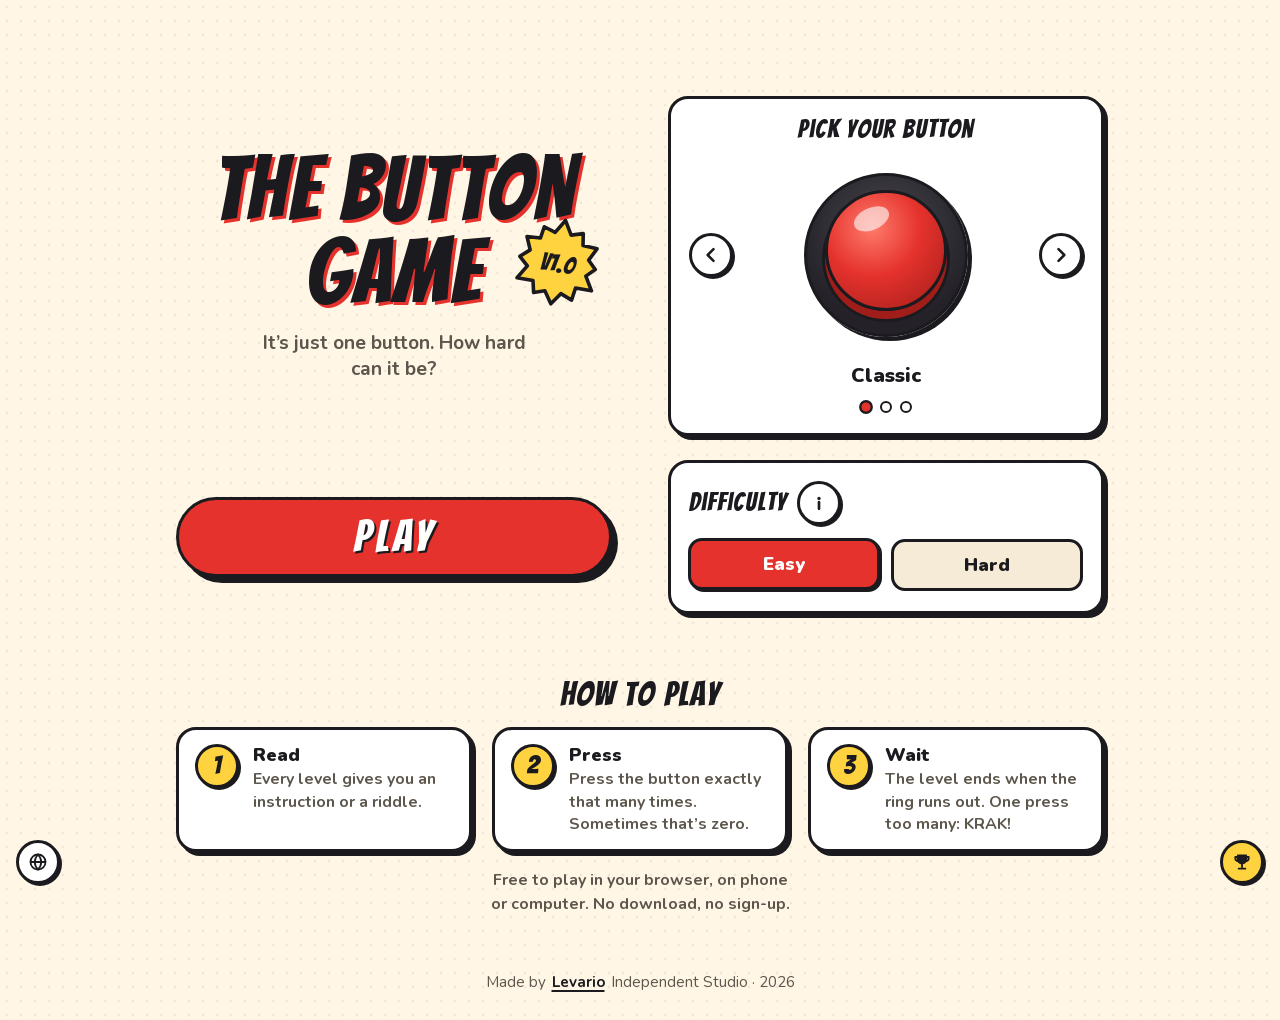
==== index.html @ bde02115 "Pre-release Design validation" ====
<!DOCTYPE html>
<html lang="en">
<head>
  <meta charset="utf-8">
  <meta name="viewport" content="width=device-width, initial-scale=1, viewport-fit=cover">

  <!-- EDIT: the page title (browser tab and Google results) -->
  <title>The Button Game: one button, zero mercy</title>
  <!-- EDIT: the short description Google shows under the title -->
  <meta name="description" content="A one-button game of reflex and wit. Read the instruction, then press exactly the right number of times before the timer runs out. One mistake ends the run.">

  <!-- The one official address of this page (shared links with ?l=… count as this page) -->
  <link rel="canonical" href="https://thebuttongame.netlify.app/">

  <!-- LINK PREVIEWS (WhatsApp, Telegram, X, Facebook…)
       EDIT: if the site address changes, change it in every line below AND in js/config.js.
       The addresses must be complete (https://…), because chat apps read this page from outside. -->
  <meta property="og:type" content="website">
  <meta property="og:site_name" content="The Button Game">
  <meta property="og:url" content="https://thebuttongame.netlify.app/">
  <meta property="og:title" content="The Button Game">
  <meta property="og:description" content="It’s just one button. How hard can it be?">
  <meta property="og:image" content="https://thebuttongame.netlify.app/assets/og-image.png">
  <meta property="og:image:width" content="1200">
  <meta property="og:image:height" content="630">
  <meta property="og:image:alt" content="The Button Game: a big red button with a timer ring almost run out.">
  <meta name="twitter:card" content="summary_large_image">
  <meta name="twitter:title" content="The Button Game">
  <meta name="twitter:description" content="It’s just one button. How hard can it be?">
  <meta name="twitter:image" content="https://thebuttongame.netlify.app/assets/og-image.png">

  <meta name="theme-color" content="#FFF6E5" media="(prefers-color-scheme: light)">
  <meta name="theme-color" content="#1D1B21" media="(prefers-color-scheme: dark)">
  <!-- Temporary icon. The real app icons come in a later phase. -->
  <link rel="icon" href="data:image/svg+xml,%3Csvg xmlns='http://www.w3.org/2000/svg' viewBox='0 0 32 32'%3E%3Ccircle cx='16' cy='16' r='13' fill='%23E5322D' stroke='%231B1B1F' stroke-width='3'/%3E%3C/svg%3E">

  <link rel="stylesheet" href="css/base.css">
  <link rel="stylesheet" href="css/buttons.css">
  <link rel="stylesheet" href="css/landing.css">
</head>
<body class="landing">

  <main class="landing__main">

    <!-- ================= FRIEND BANNER =================
         Only shown when someone opens a friend's shared link (…?l=12&d=hard).
         The sentence comes from js/text.js (friendBanner). -->
    <div class="friend-banner card" id="friend-banner" role="region" aria-label="Challenge from a friend" hidden>
      <p class="friend-banner__text" id="friend-banner-text"></p>
      <div class="friend-banner__actions">
        <!-- EDIT: challenge button text -->
        <button type="button" class="btn btn--primary" id="friend-banner-accept">Accept the challenge</button>
        <button type="button" class="icon-button" id="friend-banner-close" aria-label="Dismiss">
          <svg viewBox="0 0 24 24" aria-hidden="true"><path d="M6 6l12 12M18 6L6 18" fill="none" stroke="currentColor" stroke-width="3" stroke-linecap="round"/></svg>
        </button>
      </div>
    </div>

    <!-- ================= HERO ================= -->
    <header class="hero">
      <!-- EDIT: game title -->
      <h1 class="hero__title">
        <span class="hero__line">THE BUTTON</span>
        <span class="hero__line">GAME</span>
      </h1>

      <!-- EDIT: version badge (change v1.0 in the <text> below) -->
      <svg class="hero__badge" viewBox="0 0 100 100" role="img" aria-label="Version 1.0">
        <polygon class="burst-shape" points="50,2 59,17 72,13 74,26 90,27 83,41 92,50 83,59 92,74 74,74 72,88 59,83 50,96 41,83 29,87 26,74 8,74 17,59 7,50 17,41 11,27 26,26 28,13 41,17"/>
        <text class="hero__badge-text" x="50" y="60" text-anchor="middle">v1.0</text>
      </svg>

      <!-- EDIT: tagline. Other taglines you can swap in:
           How long can you resist pressing it?
           Read carefully. Press precisely.
           One button. Zero mercy.
      -->
      <p class="hero__tagline">It’s just one button. How hard can it be?</p>
    </header>

    <!-- ================= BUTTON STYLE CAROUSEL ================= -->
    <section class="card panel picker" aria-labelledby="style-heading">
      <!-- EDIT: carousel heading -->
      <h2 class="panel__title" id="style-heading">Pick your button</h2>

      <div class="carousel" aria-roledescription="carousel">
        <button type="button" class="icon-button carousel__arrow" id="style-prev" aria-label="Previous button style">
          <svg viewBox="0 0 24 24" aria-hidden="true"><path d="M15 5l-7 7 7 7" fill="none" stroke="currentColor" stroke-width="3" stroke-linecap="round" stroke-linejoin="round"/></svg>
        </button>

        <div class="carousel__stage" id="style-stage">
          <!-- The live preview. Same structure as the real button in the game. -->
          <div class="game-button btn-style--classic" id="style-preview" aria-hidden="true">
            <span class="game-button__base"></span>
            <span class="game-button__cap"></span>
          </div>
          <div class="carousel__lock" id="style-lock" hidden>
            <svg viewBox="0 0 24 24" aria-hidden="true"><rect x="5" y="11" width="14" height="10" rx="2" fill="currentColor"/><path d="M8 11V8a4 4 0 0 1 8 0v3" fill="none" stroke="currentColor" stroke-width="2.5"/></svg>
          </div>
        </div>

        <button type="button" class="icon-button carousel__arrow" id="style-next" aria-label="Next button style">
          <svg viewBox="0 0 24 24" aria-hidden="true"><path d="M9 5l7 7-7 7" fill="none" stroke="currentColor" stroke-width="3" stroke-linecap="round" stroke-linejoin="round"/></svg>
        </button>
      </div>

      <p class="carousel__name" id="style-name" aria-live="polite">Classic</p>
      <p class="carousel__hint" id="style-hint" hidden></p>
      <div class="carousel__dots" id="style-dots" aria-hidden="true"></div>
    </section>

    <!-- ================= DIFFICULTY ================= -->
    <section class="card panel difficulty" aria-labelledby="difficulty-heading">
      <div class="difficulty__header">
        <!-- EDIT: difficulty heading -->
        <h2 class="panel__title" id="difficulty-heading">Difficulty</h2>
        <button type="button" class="icon-button info-toggle" id="difficulty-info-toggle"
                aria-expanded="false" aria-controls="difficulty-info" aria-label="What’s the difference?">
          <svg viewBox="0 0 24 24" aria-hidden="true"><circle cx="12" cy="6.5" r="2" fill="currentColor"/><path d="M12 11v8" stroke="currentColor" stroke-width="3.2" stroke-linecap="round"/></svg>
        </button>
      </div>

      <div class="segmented" role="radiogroup" aria-labelledby="difficulty-heading">
        <!-- EDIT: difficulty names -->
        <label class="segmented__option">
          <input type="radio" name="difficulty" value="easy" checked>
          <span>Easy</span>
        </label>
        <label class="segmented__option">
          <input type="radio" name="difficulty" value="hard">
          <span>Hard</span>
        </label>
      </div>

      <!-- EDIT: the explanation that opens with the ⓘ button.
           Don't write exact seconds here: they change when you edit config.js. -->
      <div class="popover" id="difficulty-info" hidden>
        <p><strong>Easy:</strong> more time, mostly simple questions, a live counter under the button, and the right answer shown when you fail.</p>
        <p><strong>Hard:</strong> less time, mostly tricky questions, no counter, and no answer at the end.</p>
      </div>
    </section>

    <!-- ================= PLAY ================= -->
    <!-- EDIT: play button text -->
    <a class="play-button" href="game.html">Play</a>

    <!-- ================= HOW TO PLAY ================= -->
    <section class="howto" aria-labelledby="howto-heading">
      <!-- EDIT: How to play (heading, the 3 steps, and the line under them) -->
      <h2 class="howto__title" id="howto-heading">How to play</h2>
      <ol class="howto__steps">
        <li class="howto__step card">
          <span class="howto__number" aria-hidden="true">1</span>
          <div>
            <h3 class="howto__step-title">Read</h3>
            <p>Every level gives you an instruction or a riddle.</p>
          </div>
        </li>
        <li class="howto__step card">
          <span class="howto__number" aria-hidden="true">2</span>
          <div>
            <h3 class="howto__step-title">Press</h3>
            <p>Press the button exactly that many times. Sometimes that’s zero.</p>
          </div>
        </li>
        <li class="howto__step card">
          <span class="howto__number" aria-hidden="true">3</span>
          <div>
            <h3 class="howto__step-title">Wait</h3>
            <p>The level ends when the ring runs out. One press too many: KRAK!</p>
          </div>
        </li>
      </ol>
      <p class="howto__note">Free to play in your browser, on phone or computer. No download, no sign-up.</p>
    </section>

    <!-- Showcase screenshots: added in phase 3 -->

  </main>

  <!-- ================= FOOTER ================= -->
  <footer class="footer">
    <!-- EDIT: footer -->
    <p>Made by <a href="https://levario.netlify.app" target="_blank" rel="noopener"><strong>Levario</strong></a> Independent Studio · 2026</p>
  </footer>

  <!-- ================= LANGUAGE MENU ================= -->
  <!-- Only English works for now. The others are there to show more languages are coming. -->
  <div class="lang">
    <div class="lang__menu card" id="lang-menu" hidden>
      <!-- EDIT: language list. Copy a <li> block to add one. -->
      <ul class="lang__list">
        <li>
          <span class="lang__item is-current" lang="en">
            English
            <svg class="lang__check" viewBox="0 0 24 24" aria-hidden="true"><path d="M5 12.5l4.5 4.5L19 7" fill="none" stroke="currentColor" stroke-width="3" stroke-linecap="round" stroke-linejoin="round"/></svg>
          </span>
        </li>
        <li>
          <button type="button" class="lang__item is-soon" aria-disabled="true">
            <span lang="ro">Română</span> <small class="lang__soon">Coming soon</small>
          </button>
        </li>
        <li>
          <button type="button" class="lang__item is-soon" aria-disabled="true">
            <span lang="ru">Русский</span> <small class="lang__soon">Coming soon</small>
          </button>
        </li>
        <li>
          <button type="button" class="lang__item is-soon" aria-disabled="true">
            <span lang="it">Italiano</span> <small class="lang__soon">Coming soon</small>
          </button>
        </li>
        <li>
          <button type="button" class="lang__item is-soon" aria-disabled="true">
            <span lang="uk">Українська</span> <small class="lang__soon">Coming soon</small>
          </button>
        </li>
      </ul>
    </div>

    <button type="button" class="icon-button lang__toggle" id="lang-toggle"
            aria-expanded="false" aria-controls="lang-menu" aria-label="Language">
      <svg viewBox="0 0 24 24" aria-hidden="true" fill="none" stroke="currentColor" stroke-width="2.2"><circle cx="12" cy="12" r="9"/><path d="M3 12h18M12 3c2.6 2.8 3.9 5.8 3.9 9s-1.3 6.2-3.9 9c-2.6-2.8-3.9-5.8-3.9-9s1.3-6.2 3.9-9z"/></svg>
    </button>
  </div>

  <!-- ================= PERSONAL BESTS (trophy, bottom right) ================= -->
  <button type="button" class="icon-button corner-trophy" id="bests-open" aria-label="Personal Bests" aria-haspopup="dialog">
    <svg viewBox="0 0 24 24" aria-hidden="true" fill="none" stroke="currentColor" stroke-width="2.2" stroke-linecap="round" stroke-linejoin="round"><path d="M7 4h10v5a5 5 0 0 1-10 0V4z" fill="currentColor"/><path d="M7 6H4v1.5A3.5 3.5 0 0 0 7.5 11M17 6h3v1.5a3.5 3.5 0 0 1-3.5 3.5M12 14v4M8 20h8"/></svg>
  </button>

  <dialog class="modal bests" id="bests-dialog" aria-labelledby="bests-heading">
    <div class="modal__inner">
      <div class="modal__header">
        <!-- EDIT: Personal Bests heading -->
        <h2 class="modal__title" id="bests-heading">Personal Bests</h2>
        <button type="button" class="icon-button" id="bests-close" aria-label="Close">
          <svg viewBox="0 0 24 24" aria-hidden="true"><path d="M6 6l12 12M18 6L6 18" fill="none" stroke="currentColor" stroke-width="3" stroke-linecap="round"/></svg>
        </button>
      </div>
      <!-- EDIT: the line under the heading -->
      <p class="bests__subtitle">Your top 5 runs on this device.</p>

      <table class="bests__table" id="bests-table" hidden>
        <thead>
          <!-- EDIT: column names -->
          <tr>
            <th scope="col"><span aria-hidden="true">#</span><span class="visually-hidden">Rank</span></th>
            <th scope="col">Levels</th>
            <th scope="col">Mode</th>
            <th scope="col">Presses</th>
            <th scope="col">Time</th>
          </tr>
        </thead>
        <tbody id="bests-rows"></tbody>
      </table>

      <!-- EDIT: shown when there are no runs yet -->
      <p class="bests__empty" id="bests-empty">No runs yet. The button is waiting.</p>
    </div>
  </dialog>

  <script src="js/config.js"></script>
  <script src="js/text.js"></script>
  <script src="js/button-styles.js"></script>
  <script src="js/storage.js"></script>
  <script src="js/landing.js"></script>
</body>
</html>
---- css/base.css ----
/* =====================================================================
   BASE.CSS: colors, fonts, and shared pieces used on every page
   =====================================================================

   To change a color everywhere, change it once in :root below.
   The dark theme (used when the phone/computer is in dark mode)
   has its own colors a little further down.
   ===================================================================== */


/* ---------- Fonts (stored in assets/fonts, never loaded from Google) ---------- */

@font-face {
  font-family: "Bangers";
  font-style: normal;
  font-weight: 400;
  font-display: swap;
  src: url("../assets/fonts/bangers-latin.woff2") format("woff2");
}

@font-face {
  font-family: "Nunito";
  font-style: normal;
  font-weight: 400 900;
  font-display: swap;
  src: url("../assets/fonts/nunito-latin.woff2") format("woff2");
  unicode-range: U+0000-00FF, U+0131, U+0152-0153, U+02BB-02BC, U+02C6, U+02DA, U+02DC, U+0304, U+0308, U+0329, U+2000-206F, U+20AC, U+2122, U+2191, U+2193, U+2212, U+2215, U+FEFF, U+FFFD;
}

/* Extra letters (e.g. Romanian ă, ș, ț). Only downloaded when needed. */
@font-face {
  font-family: "Nunito";
  font-style: normal;
  font-weight: 400 900;
  font-display: swap;
  src: url("../assets/fonts/nunito-latin-ext.woff2") format("woff2");
  unicode-range: U+0100-02BA, U+02BD-02C5, U+02C7-02CC, U+02CE-02D7, U+02DD-02FF, U+1D00-1DBF, U+1E00-1E9F, U+1EF2-1EFF, U+2020, U+20A0-20AB, U+20AD-20C0, U+2113, U+2C60-2C7F, U+A720-A7FF;
}

/* Cyrillic letters (Russian, Ukrainian). Only downloaded when needed. */
@font-face {
  font-family: "Nunito";
  font-style: normal;
  font-weight: 400 900;
  font-display: swap;
  src: url("../assets/fonts/nunito-cyrillic.woff2") format("woff2");
  unicode-range: U+0301, U+0400-045F, U+0490-0491, U+04B0-04B1, U+2116;
}


/* ---------- Design tokens: light theme ---------- */

:root {
  --paper: #FFF6E5;                        /* page background */
  --paper-dots: rgba(27, 27, 31, 0.07);    /* halftone dots on the background */
  --surface: #FFFFFF;                      /* cards */
  --surface-muted: #F6EBD6;                /* inactive controls */
  --text: #1B1B1F;                         /* main text */
  --text-soft: #5C564C;                    /* secondary text */
  --line: #1B1B1F;                         /* comic outlines and hard shadows */

  --red: #E5322D;                          /* hero red: the button */
  --red-dark: #A11D19;
  --red-light: #FF7B6B;
  --yellow: #FFD23F;                       /* bursts and highlights */
  --blue: #2F6FDB;                         /* info, focus, timer */
  --on-color: #FFFFFF;                     /* text on red or blue */

  --outline-width: 3px;
  --shadow: 4px 4px 0 var(--line);
  --shadow-small: 2px 2px 0 var(--line);
  --radius: 20px;
  --radius-small: 14px;

  --font-display: "Bangers", Impact, "Arial Black", sans-serif;
  --font-body: "Nunito", ui-rounded, system-ui, -apple-system, "Segoe UI", Roboto, sans-serif;

  --ease-spring: cubic-bezier(0.34, 1.56, 0.64, 1);
  --ease-out: cubic-bezier(0.2, 0.8, 0.2, 1);

  color-scheme: light dark;
}


/* ---------- Design tokens: dark theme ---------- */

@media (prefers-color-scheme: dark) {
  :root {
    --paper: #1D1B21;
    --paper-dots: rgba(255, 246, 229, 0.05);
    --surface: #2C2932;
    --surface-muted: #36323D;
    --text: #FFF6E5;
    --text-soft: #BDB5A8;
    --line: #09080B;
    --blue: #5E9BF5;
  }
}


/* ---------- Reset & page ---------- */

*,
*::before,
*::after {
  box-sizing: border-box;
}

html {
  -webkit-text-size-adjust: 100%;
  text-size-adjust: 100%;
}

body {
  margin: 0;
  min-height: 100vh;
  min-height: 100dvh;
  background-color: var(--paper);
  background-image: radial-gradient(var(--paper-dots) 1.2px, transparent 1.7px);
  background-size: 14px 14px;
  color: var(--text);
  font-family: var(--font-body);
  font-size: 1rem;
  line-height: 1.5;
  -webkit-font-smoothing: antialiased;
  -moz-osx-font-smoothing: grayscale;
  -webkit-tap-highlight-color: transparent;
}

h1, h2, h3, p, ul, ol, dl, dd, figure {
  margin: 0;
}

ul, ol {
  padding: 0;
  list-style: none;
}

button,
input,
select {
  font: inherit;
  color: inherit;
}

button {
  cursor: pointer;
}

a {
  color: inherit;
}

img, svg {
  display: block;
  max-width: 100%;
}

[hidden] {
  display: none !important;
}


/* ---------- Accessibility helpers ---------- */

/* Hidden on screen, still read aloud by screen readers */
.visually-hidden {
  position: absolute !important;
  width: 1px;
  height: 1px;
  padding: 0;
  margin: -1px;
  overflow: hidden;
  clip: rect(0 0 0 0);
  white-space: nowrap;
  border: 0;
}

/* A clear ring around whatever the keyboard is on */
:focus-visible {
  outline: 3px solid var(--blue);
  outline-offset: 3px;
}


/* ---------- Shared components ---------- */

/* A comic card: white panel, thick outline, hard shadow */
.card {
  background: var(--surface);
  border: var(--outline-width) solid var(--line);
  border-radius: var(--radius);
  box-shadow: var(--shadow);
}

/* Comic text button */
.btn {
  display: inline-flex;
  align-items: center;
  justify-content: center;
  gap: 0.5em;
  min-height: 48px;
  padding: 0.6em 1.4em;
  border: var(--outline-width) solid var(--line);
  border-radius: var(--radius-small);
  background: var(--surface);
  color: var(--text);
  box-shadow: var(--shadow);
  font-family: var(--font-body);
  font-size: 1.05rem;
  font-weight: 800;
  line-height: 1.1;
  text-decoration: none;
  transition: transform 120ms var(--ease-out), box-shadow 120ms var(--ease-out);
  -webkit-user-select: none;
  user-select: none;
  touch-action: manipulation;
}

.btn:active {
  transform: translate(3px, 3px);
  box-shadow: 1px 1px 0 var(--line);
}

.btn--primary {
  background: var(--red);
  color: var(--on-color);
}

/* Small round icon button (at least 44 × 44 for fingers) */
.icon-button {
  display: inline-flex;
  align-items: center;
  justify-content: center;
  width: 44px;
  height: 44px;
  padding: 0;
  border: var(--outline-width) solid var(--line);
  border-radius: 50%;
  background: var(--surface);
  color: var(--text);
  box-shadow: var(--shadow-small);
  transition: transform 120ms var(--ease-out), box-shadow 120ms var(--ease-out);
  touch-action: manipulation;
}

.icon-button:active {
  transform: translate(2px, 2px);
  box-shadow: 0 0 0 var(--line);
}

.icon-button svg {
  width: 20px;
  height: 20px;
}

/* Modal window (Personal Bests, share sheet, pause). Uses the <dialog> element. */
.modal {
  width: min(440px, calc(100% - 32px));
  max-height: calc(100% - 32px);
  padding: 0;
  border: var(--outline-width) solid var(--line);
  border-radius: var(--radius);
  background: var(--surface);
  color: var(--text);
  box-shadow: 6px 6px 0 var(--line);
  overflow: auto;
  overscroll-behavior: contain;
}

.modal[open] {
  animation: modal-in 220ms var(--ease-spring);
}

.modal::backdrop {
  background: rgba(24, 22, 28, 0.55);
}

@keyframes modal-in {
  0% { opacity: 0; transform: translateY(12px) scale(0.96); }
  100% { opacity: 1; transform: none; }
}

/* Everything inside the modal sits in here, so a tap on the dark area outside can close it */
.modal__inner {
  padding: 18px 18px 20px;
}

.modal__header {
  display: flex;
  align-items: center;
  justify-content: space-between;
  gap: 12px;
}

.modal__title {
  font-family: var(--font-display);
  font-size: 2rem;
  font-weight: 400;
  line-height: 1;
  letter-spacing: 0.04em;
}

/* Short message at the bottom of the screen, e.g. "Copied!" */
.toast {
  position: fixed;
  z-index: 100;
  left: 50%;
  bottom: calc(24px + env(safe-area-inset-bottom));
  padding: 10px 18px;
  border: var(--outline-width) solid var(--line);
  border-radius: 999px;
  background: var(--yellow);
  color: #1B1B1F;
  box-shadow: var(--shadow-small);
  font-weight: 900;
  opacity: 0;                     /* invisible until a message is shown */
  transform: translateX(-50%);
  pointer-events: none;
}

.toast.is-showing {
  animation: toast-life 1800ms var(--ease-out) forwards;
}

@keyframes toast-life {
  0% { opacity: 0; transform: translate(-50%, 12px); }
  12% { opacity: 1; transform: translate(-50%, 0); }
  85% { opacity: 1; transform: translate(-50%, 0); }
  100% { opacity: 0; transform: translate(-50%, 0); }
}

/* Small Easy / Hard label */
.difficulty-badge {
  display: inline-block;
  padding: 1px 9px;
  border: 2px solid var(--line);
  border-radius: 999px;
  background: var(--yellow);
  color: #1B1B1F;
  font-size: 0.8rem;
  font-weight: 900;
  line-height: 1.4;
}

.difficulty-badge--hard {
  background: var(--red);
  color: #FFFFFF;
}

/* Comic burst shape (the spiky star behind POW!, KRAK!, v1.0) */
.burst-shape {
  fill: var(--yellow);
  stroke: var(--line);
  stroke-width: 4;
  stroke-linejoin: round;
}


/* ---------- Animations ---------- */

/* A gentle "no" shake, e.g. when tapping something locked */
@keyframes shake {
  0%, 100% { transform: translateX(0); }
  20% { transform: translateX(-6px); }
  40% { transform: translateX(6px); }
  60% { transform: translateX(-4px); }
  80% { transform: translateX(4px); }
}

.is-shaking {
  animation: shake 320ms var(--ease-out);
}

/* Respect players who asked their device for less motion */
@media (prefers-reduced-motion: reduce) {
  *,
  *::before,
  *::after {
    transition-duration: 1ms !important;
  }

  .is-shaking,
  .modal[open] {
    animation: none;
  }
}
---- css/buttons.css ----
/* =====================================================================
   BUTTONS.CSS: the look of each button style
   =====================================================================

   Every style shares the same HTML:

     <button class="game-button btn-style--classic">
       <span class="game-button__base"></span>   the housing / ring
       <span class="game-button__cap"></span>    the part that moves when pressed
     </button>

   HOW TO ADD A STYLE
   1. Copy one whole style block below (e.g. everything under "CLASSIC").
   2. Replace its name (e.g. btn-style--classic) with your new name
      everywhere in the copied block (e.g. btn-style--neon).
   3. Change the colors.
   4. Add the matching entry in js/button-styles.js.

   Sizes are relative to --size, so a style looks right at every size.
   ===================================================================== */


/* ---------- Shared structure (don't change unless you know why) ---------- */

.game-button {
  --size: 220px;                        /* set by the page where the button is placed */
  --depth: calc(var(--size) * 0.05);    /* how far the cap moves when pressed */
  position: relative;
  display: block;
  flex-shrink: 0;
  width: var(--size);
  height: var(--size);
  padding: 0;
  border: 0;
  border-radius: 50%;
  background: transparent;
  cursor: pointer;
  touch-action: manipulation;
  -webkit-tap-highlight-color: transparent;
  -webkit-touch-callout: none;
  -webkit-user-select: none;
  user-select: none;
}

.game-button__base,
.game-button__cap {
  position: absolute;
  box-sizing: border-box;
  border-radius: 50%;
  pointer-events: none;
}

.game-button__base {
  inset: 0;
}

.game-button__cap {
  transition: transform 70ms var(--ease-out), box-shadow 70ms var(--ease-out);
}

/* The white shine on the cap */
.game-button__cap::before {
  content: "";
  position: absolute;
  top: 13%;
  left: 21%;
  width: 32%;
  height: 19%;
  border-radius: 50%;
  background: rgba(255, 255, 255, 0.6);
  transform: rotate(-24deg);
}


/* ---------- CLASSIC: the arcade red mushroom button ---------- */

.btn-style--classic .game-button__base {
  background: radial-gradient(circle at 50% 35%, #4A4750 0%, #242228 70%);
  border: var(--outline-width) solid var(--line);
  box-shadow: var(--shadow);
}

.btn-style--classic .game-button__cap {
  inset: 13%;
  background: radial-gradient(circle at 38% 30%, var(--red-light) 0%, var(--red) 45%, var(--red-dark) 100%);
  border: var(--outline-width) solid var(--line);
  transform: translateY(calc(var(--depth) * -0.5));
  box-shadow:
    0 var(--depth) 0 0 var(--red-dark),
    0 var(--depth) 0 var(--outline-width) var(--line);
}

.btn-style--classic.is-pressed .game-button__cap {
  transform: translateY(calc(var(--depth) * 0.4));
  box-shadow:
    0 calc(var(--depth) * 0.1) 0 0 var(--red-dark),
    0 calc(var(--depth) * 0.1) 0 var(--outline-width) var(--line);
}


/* ---------- PANIC: hazard stripes around a red dome ---------- */

.btn-style--panic .game-button__base {
  background: repeating-linear-gradient(
    -45deg,
    #FFD23F 0 calc(var(--size) * 0.05),
    #1B1B1F calc(var(--size) * 0.05) calc(var(--size) * 0.1)
  );
  border: var(--outline-width) solid var(--line);
  box-shadow: var(--shadow);
}

/* The black rim between the stripes and the dome */
.btn-style--panic .game-button__base::after {
  content: "";
  position: absolute;
  inset: 11%;
  border-radius: 50%;
  background: #1B1B1F;
  border: var(--outline-width) solid var(--line);
}

.btn-style--panic .game-button__cap {
  inset: 18%;
  background: radial-gradient(circle at 40% 28%, #FF8A7A 0%, var(--red) 40%, #8E1512 100%);
  border: var(--outline-width) solid var(--line);
  transform: translateY(calc(var(--depth) * -0.4));
  box-shadow:
    0 calc(var(--depth) * 0.8) 0 0 #7A110E,
    0 calc(var(--depth) * 0.8) 0 var(--outline-width) var(--line);
}

.btn-style--panic.is-pressed .game-button__cap {
  transform: translateY(calc(var(--depth) * 0.3));
  box-shadow:
    0 calc(var(--depth) * 0.1) 0 0 #7A110E,
    0 calc(var(--depth) * 0.1) 0 var(--outline-width) var(--line);
}


/* ---------- COMIC POP: flat, halftone dots, thick outline ---------- */

/* The base is the hard shadow behind the button */
.btn-style--comic .game-button__base {
  background: var(--line);
  transform: translate(calc(var(--size) * 0.04), calc(var(--size) * 0.04));
}

.btn-style--comic .game-button__cap {
  inset: 0;
  background:
    radial-gradient(circle, rgba(120, 10, 8, 0.35) 30%, transparent 33%) 0 0 / calc(var(--size) * 0.06) calc(var(--size) * 0.06),
    var(--red);
  border: calc(var(--outline-width) + 2px) solid var(--line);
}

/* A comic shine: a white arc at the top left */
.btn-style--comic .game-button__cap::before {
  top: 12%;
  left: 12%;
  width: 76%;
  height: 76%;
  background: none;
  border: calc(var(--size) * 0.035) solid transparent;
  border-top-color: #FFFFFF;
  transform: rotate(-40deg);
}

.btn-style--comic.is-pressed .game-button__cap {
  transform: translate(calc(var(--size) * 0.04), calc(var(--size) * 0.04));
}
---- css/landing.css ----
/* =====================================================================
   LANDING.CSS: layout and look of the landing page (index.html)
   ===================================================================== */


/* ---------- Page layout: one centered column ---------- */

/* The page is at least one screen tall, so the footer always sits at the very bottom */
.landing {
  display: flex;
  flex-direction: column;
}

.landing__main {
  flex: 1 0 auto;
  display: flex;
  flex-direction: column;
  gap: 22px;
  width: 100%;
  max-width: 480px;
  margin: 0 auto;
  padding:
    calc(28px + env(safe-area-inset-top))
    calc(16px + env(safe-area-inset-right))
    28px
    calc(16px + env(safe-area-inset-left));
}


/* ---------- Hero ---------- */

.hero {
  position: relative;
  text-align: center;
}

.hero__title {
  font-family: var(--font-display);
  font-size: clamp(3.4rem, 17vw, 5.6rem);
  font-weight: 400;
  line-height: 0.92;
  letter-spacing: 0.02em;
  color: var(--text);
  text-shadow: 3px 3px 0 var(--red);
}

.hero__line {
  display: block;
}

.hero__badge {
  position: absolute;
  right: 2%;
  top: calc(clamp(3.4rem, 17vw, 5.6rem) * 0.78);
  width: clamp(68px, 19vw, 90px);
  height: auto;
  transform: rotate(10deg);
  overflow: visible;
}

.hero__badge-text {
  font-family: var(--font-display);
  font-size: 27px;
  fill: #1B1B1F;
  letter-spacing: 0.02em;
}

.hero__tagline {
  max-width: 24ch;
  margin: 18px auto 0;
  color: var(--text-soft);
  font-size: 1.2rem;
  font-weight: 700;
  line-height: 1.35;
}


/* ---------- Panels (the cards) ---------- */

.panel {
  position: relative;
  padding: 18px 18px 20px;
}

.panel__title {
  font-family: var(--font-display);
  font-size: 1.6rem;
  font-weight: 400;
  line-height: 1;
  letter-spacing: 0.04em;
}


/* ---------- Button style carousel ---------- */

.picker .panel__title {
  text-align: center;
}

.carousel {
  display: grid;
  grid-template-columns: 44px 1fr 44px;
  align-items: center;
  gap: 8px;
  margin-top: 14px;
}

.carousel__stage {
  position: relative;
  display: flex;
  align-items: center;
  justify-content: center;
  height: 196px;
  touch-action: pan-y;           /* vertical scroll still works, sideways swipes change style */
  cursor: pointer;
}

.carousel__stage .game-button {
  --size: 164px;
  cursor: inherit;
}

/* A small spring when the style changes */
.carousel__stage .game-button.is-popping {
  animation: carousel-pop 260ms var(--ease-spring);
}

@keyframes carousel-pop {
  0% { transform: scale(0.86); }
  100% { transform: scale(1); }
}

.carousel__stage.is-locked .game-button {
  filter: grayscale(0.85);
  opacity: 0.6;
}

.carousel__lock {
  position: absolute;
  display: flex;
  align-items: center;
  justify-content: center;
  width: 56px;
  height: 56px;
  border: var(--outline-width) solid var(--line);
  border-radius: 50%;
  background: var(--yellow);
  color: #1B1B1F;
  box-shadow: var(--shadow-small);
}

.carousel__lock svg {
  width: 26px;
  height: 26px;
}

.carousel__name {
  margin-top: 8px;
  text-align: center;
  font-size: 1.25rem;
  font-weight: 900;
}

.carousel__hint {
  margin-top: 2px;
  text-align: center;
  color: var(--text-soft);
  font-size: 0.95rem;
  font-weight: 700;
}

.carousel__dots {
  display: flex;
  justify-content: center;
  gap: 8px;
  min-height: 12px;
  margin-top: 10px;
}

.carousel__dot {
  width: 12px;
  height: 12px;
  border: 2px solid var(--line);
  border-radius: 50%;
  background: var(--surface);
  transition: background-color 150ms var(--ease-out), transform 150ms var(--ease-out);
}

.carousel__dot.is-active {
  background: var(--red);
  transform: scale(1.15);
}


/* ---------- Difficulty ---------- */

/* The ⓘ sits right after the heading (not at the far right, where the
   trophy button could cover it on small phones) */
.difficulty__header {
  display: flex;
  align-items: center;
  gap: 10px;
}

.info-toggle[aria-expanded="true"] {
  background: var(--blue);
  color: var(--on-color);
}

.segmented {
  display: grid;
  grid-template-columns: 1fr 1fr;
  gap: 10px;
  margin-top: 14px;
}

.segmented__option {
  position: relative;
  display: block;
}

/* The real radio button is invisible but still works with keyboard and screen readers */
.segmented__option input {
  position: absolute;
  inset: 0;
  width: 100%;
  height: 100%;
  margin: 0;
  opacity: 0;
  cursor: pointer;
}

.segmented__option span {
  display: flex;
  align-items: center;
  justify-content: center;
  min-height: 52px;
  border: var(--outline-width) solid var(--line);
  border-radius: var(--radius-small);
  background: var(--surface-muted);
  color: var(--text);
  font-size: 1.15rem;
  font-weight: 900;
  transition: transform 120ms var(--ease-out), box-shadow 120ms var(--ease-out), background-color 120ms var(--ease-out);
  pointer-events: none;
}

.segmented__option input:checked + span {
  background: var(--red);
  color: var(--on-color);
  box-shadow: var(--shadow-small);
  transform: translate(-1px, -1px);
}

.segmented__option input:focus-visible + span {
  outline: 3px solid var(--blue);
  outline-offset: 3px;
}

/* The ⓘ explanation bubble */
.popover {
  position: absolute;
  z-index: 20;
  top: 70px;
  left: 10px;
  width: min(310px, calc(100% - 20px));
  padding: 14px 16px;
  border: var(--outline-width) solid var(--line);
  border-radius: var(--radius-small);
  background: var(--surface);
  box-shadow: var(--shadow);
  font-size: 0.98rem;
  line-height: 1.4;
  animation: popover-in 180ms var(--ease-spring);
}

.popover p + p {
  margin-top: 8px;
}

/* The little tail pointing at the ⓘ button (which sits right after the heading) */
.popover::before {
  content: "";
  position: absolute;
  top: -10px;
  left: 139px;
  width: 16px;
  height: 16px;
  border-top: var(--outline-width) solid var(--line);
  border-left: var(--outline-width) solid var(--line);
  background: var(--surface);
  transform: rotate(45deg);
}

@keyframes popover-in {
  0% { opacity: 0; transform: translateY(-6px) scale(0.96); }
  100% { opacity: 1; transform: none; }
}


/* ---------- PLAY ---------- */

.play-button {
  display: flex;
  align-items: center;
  justify-content: center;
  min-height: 80px;
  margin-top: 4px;
  border: var(--outline-width) solid var(--line);
  border-radius: 999px;
  background: var(--red);
  color: var(--on-color);
  box-shadow: 6px 6px 0 var(--line);
  font-family: var(--font-display);
  font-size: 2.8rem;
  line-height: 1;
  letter-spacing: 0.08em;
  text-decoration: none;
  text-transform: uppercase;
  text-shadow: 2px 2px 0 var(--line);
  transition: transform 120ms var(--ease-out), box-shadow 120ms var(--ease-out);
  -webkit-user-select: none;
  user-select: none;
}

.play-button:active {
  transform: translate(5px, 5px);
  box-shadow: 1px 1px 0 var(--line);
}


/* ---------- Friend banner (from a shared link) ---------- */

.friend-banner {
  display: flex;
  flex-direction: column;
  gap: 12px;
  padding: 14px 16px 16px;
  background: var(--yellow);
  color: #1B1B1F;
}

.friend-banner__text {
  font-size: 1.1rem;
  font-weight: 800;
  line-height: 1.35;
}

.friend-banner__text strong {
  color: var(--red-dark);
  font-weight: 900;
}

.friend-banner__actions {
  display: flex;
  align-items: center;
  gap: 10px;
}

.friend-banner__actions .btn {
  flex: 1;
}

.friend-banner .icon-button {
  flex-shrink: 0;
  background: #FFFFFF;
  color: #1B1B1F;
}


/* ---------- How to play ---------- */

.howto {
  margin-top: 14px;
}

.howto__title {
  font-family: var(--font-display);
  font-size: 2.1rem;
  font-weight: 400;
  line-height: 1;
  letter-spacing: 0.04em;
  text-align: center;
}

.howto__steps {
  display: grid;
  gap: 14px;
  margin-top: 16px;
}

.howto__step {
  display: flex;
  align-items: flex-start;
  gap: 14px;
  padding: 14px 16px;
}

.howto__number {
  display: flex;
  align-items: center;
  justify-content: center;
  flex-shrink: 0;
  width: 44px;
  height: 44px;
  border: var(--outline-width) solid var(--line);
  border-radius: 50%;
  background: var(--yellow);
  color: #1B1B1F;
  box-shadow: var(--shadow-small);
  font-family: var(--font-display);
  font-size: 1.6rem;
  line-height: 1;
}

.howto__step-title {
  font-size: 1.15rem;
  font-weight: 900;
  line-height: 1.2;
}

.howto__step p {
  margin-top: 2px;
  color: var(--text-soft);
  font-weight: 700;
  line-height: 1.4;
}

.howto__note {
  max-width: 34ch;
  margin: 16px auto 0;
  color: var(--text-soft);
  font-weight: 700;
  text-align: center;
  text-wrap: balance;
}


/* ---------- Personal Bests: trophy button (bottom right) + modal ---------- */

.corner-trophy {
  position: fixed;
  z-index: 30;
  right: calc(16px + env(safe-area-inset-right));
  bottom: calc(16px + env(safe-area-inset-bottom));
  background: var(--yellow);
  color: #1B1B1F;
}

.bests__subtitle {
  margin-top: 6px;
  color: var(--text-soft);
  font-weight: 700;
}

.bests__table {
  width: 100%;
  margin-top: 14px;
  border-collapse: collapse;
  font-variant-numeric: tabular-nums;
  text-align: center;
}

.bests__table th {
  padding: 0 4px 8px;
  color: var(--text-soft);
  font-size: 0.72rem;
  font-weight: 900;
  letter-spacing: 0.08em;
  text-transform: uppercase;
}

.bests__table td {
  padding: 10px 4px;
  border-top: 2px dashed var(--surface-muted);
  font-weight: 800;
}

.bests__rank {
  display: inline-flex;
  align-items: center;
  justify-content: center;
  width: 32px;
  height: 32px;
  border: 2px solid var(--line);
  border-radius: 50%;
  background: var(--surface-muted);
  font-family: var(--font-display);
  font-size: 1.15rem;
  line-height: 1;
}

.bests__rank--first {
  background: var(--yellow);
  color: #1B1B1F;
}

.bests__levels {
  color: var(--red);
  font-family: var(--font-display);
  font-size: 1.7rem;
  font-weight: 400;
  line-height: 1;
  letter-spacing: 0.04em;
}

.bests__empty {
  padding: 28px 8px 10px;
  color: var(--text-soft);
  font-size: 1.1rem;
  font-weight: 800;
  text-align: center;
}


/* ---------- Footer ---------- */

/* The footer shares the bottom row with the language button (bottom left),
   so it keeps 72px free on both sides and stays centered */
.footer {
  display: flex;
  align-items: center;
  justify-content: center;
  min-height: calc(76px + env(safe-area-inset-bottom));
  padding:
    8px
    calc(72px + env(safe-area-inset-right))
    calc(8px + env(safe-area-inset-bottom))
    calc(72px + env(safe-area-inset-left));
  color: var(--text-soft);
  font-size: 0.95rem;
  line-height: 1.4;
  text-align: center;
  text-wrap: balance;
}

.footer a {
  display: inline-block;
  padding: 10px 2px;                 /* bigger tap target… */
  margin: -10px 0;                   /* …without making the line taller */
  color: var(--text);
  text-decoration-thickness: 2px;
  text-underline-offset: 3px;
}


/* ---------- Language menu (bottom left) ---------- */

.lang {
  position: fixed;
  z-index: 30;
  left: calc(16px + env(safe-area-inset-left));
  bottom: calc(16px + env(safe-area-inset-bottom));
}

.lang__toggle[aria-expanded="true"] {
  background: var(--blue);
  color: var(--on-color);
}

.lang__menu {
  position: absolute;
  bottom: 58px;
  left: 0;
  width: 240px;
  padding: 6px;
  border-radius: var(--radius-small);
  animation: popover-in 180ms var(--ease-spring);
}

.lang__item {
  display: flex;
  align-items: center;
  justify-content: space-between;
  gap: 10px;
  width: 100%;
  min-height: 44px;
  padding: 8px 12px;
  border: 0;
  border-radius: 10px;
  background: none;
  font-size: 1rem;
  font-weight: 800;
  text-align: left;
}

.lang__item.is-current {
  background: var(--surface-muted);
}

.lang__item.is-soon {
  color: var(--text-soft);
  cursor: not-allowed;
}

.lang__item.is-soon > span {
  opacity: 0.6;
}

.lang__check {
  width: 20px;
  height: 20px;
  color: var(--red);
}

.lang__soon {
  flex-shrink: 0;
  padding: 2px 8px;
  border: 2px solid var(--line);
  border-radius: 999px;
  background: var(--yellow);
  color: #1B1B1F;
  font-size: 0.72rem;
  font-weight: 800;
  line-height: 1.3;
}


/* ---------- Wide screens: two columns, so PLAY is visible without scrolling ---------- */

@media (min-width: 880px) {
  .landing__main {
    display: grid;
    grid-template-columns: 1fr 1fr;
    grid-template-areas:
      "banner banner"
      "hero picker"
      "play difficulty"
      "howto howto";
    align-items: center;
    column-gap: 56px;
    row-gap: 24px;
    max-width: 960px;
    padding-top: calc(min(9vh, 72px) + env(safe-area-inset-top));
  }

  .hero {
    grid-area: hero;
  }

  .picker {
    grid-area: picker;
  }

  .difficulty {
    grid-area: difficulty;
  }

  .play-button {
    grid-area: play;
    margin-top: 0;
  }

  .friend-banner {
    grid-area: banner;
    flex-direction: row;
    align-items: center;
    justify-content: space-between;
    gap: 20px;
  }

  .friend-banner__actions .btn {
    flex: none;
  }

  .howto {
    grid-area: howto;
    margin-top: 40px;
  }

  .howto__steps {
    grid-template-columns: repeat(3, 1fr);
    gap: 20px;
  }
}


/* ---------- Reduced motion ---------- */

@media (prefers-reduced-motion: reduce) {
  .carousel__stage .game-button.is-popping,
  .popover,
  .lang__menu {
    animation: none;
  }
}
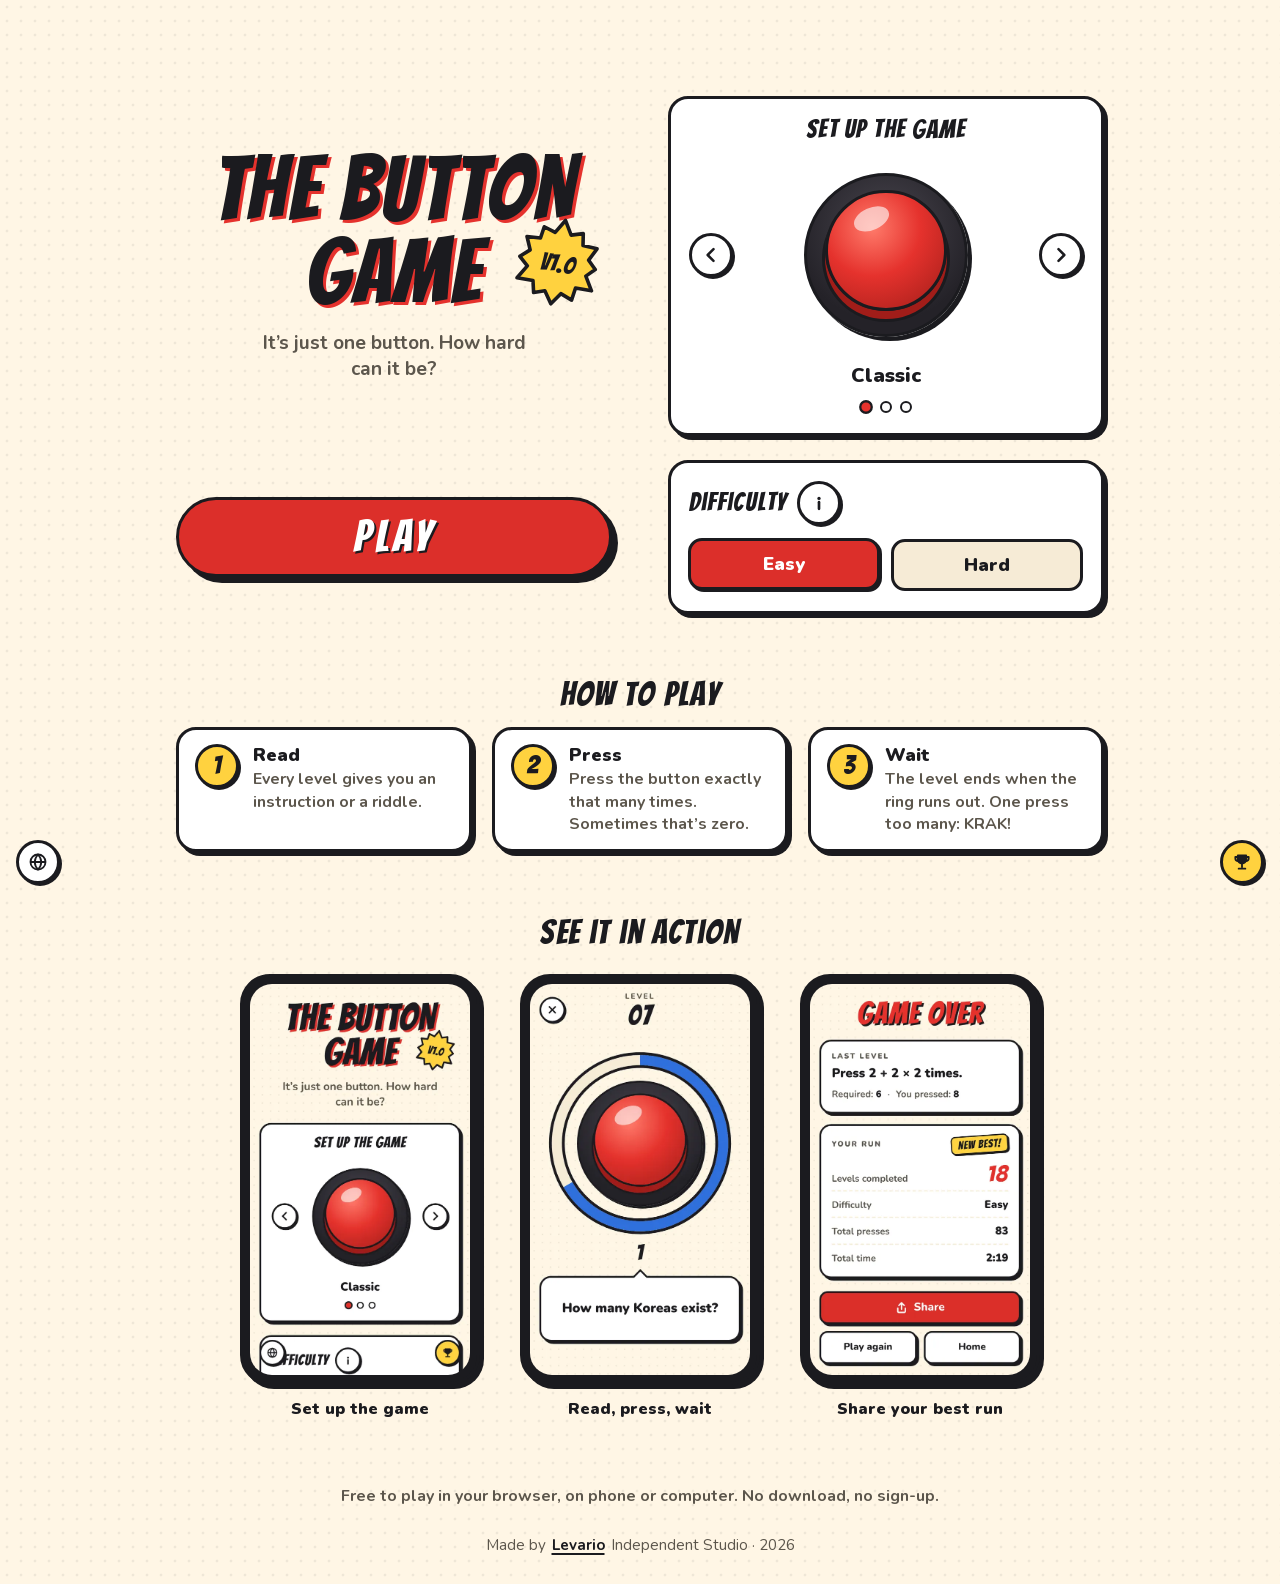
==== commit 33005315: "Official Release v1.0 Fully working app - 2 Difficulties (easy/hard) - 115 conditions (50 Easy, 50 H" ====
--- a/index.html
+++ b/index.html
@@ -10,29 +10,43 @@
   <meta name="description" content="A one-button game of reflex and wit. Read the instruction, then press exactly the right number of times before the timer runs out. One mistake ends the run.">
 
   <!-- The one official address of this page (shared links with ?l=… count as this page) -->
-  <link rel="canonical" href="https://thebuttongame.netlify.app/">
+  <link rel="canonical" href="https://elbutton.netlify.app/">
 
   <!-- LINK PREVIEWS (WhatsApp, Telegram, X, Facebook…)
-       EDIT: if the site address changes, change it in every line below AND in js/config.js.
+       EDIT: if the site address changes, change it in every line below, in js/config.js,
+       in sitemap.xml and in robots.txt.
        The addresses must be complete (https://…), because chat apps read this page from outside. -->
   <meta property="og:type" content="website">
   <meta property="og:site_name" content="The Button Game">
-  <meta property="og:url" content="https://thebuttongame.netlify.app/">
+  <meta property="og:url" content="https://elbutton.netlify.app/">
   <meta property="og:title" content="The Button Game">
   <meta property="og:description" content="It’s just one button. How hard can it be?">
-  <meta property="og:image" content="https://thebuttongame.netlify.app/assets/og-image.png">
+  <meta property="og:image" content="https://elbutton.netlify.app/assets/og-image.png">
   <meta property="og:image:width" content="1200">
   <meta property="og:image:height" content="630">
   <meta property="og:image:alt" content="The Button Game: a big red button with a timer ring almost run out.">
   <meta name="twitter:card" content="summary_large_image">
   <meta name="twitter:title" content="The Button Game">
   <meta name="twitter:description" content="It’s just one button. How hard can it be?">
-  <meta name="twitter:image" content="https://thebuttongame.netlify.app/assets/og-image.png">
+  <meta name="twitter:image" content="https://elbutton.netlify.app/assets/og-image.png">
 
   <meta name="theme-color" content="#FFF6E5" media="(prefers-color-scheme: light)">
   <meta name="theme-color" content="#1D1B21" media="(prefers-color-scheme: dark)">
-  <!-- Temporary icon. The real app icons come in a later phase. -->
-  <link rel="icon" href="data:image/svg+xml,%3Csvg xmlns='http://www.w3.org/2000/svg' viewBox='0 0 32 32'%3E%3Ccircle cx='16' cy='16' r='13' fill='%23E5322D' stroke='%231B1B1F' stroke-width='3'/%3E%3C/svg%3E">
+  <!-- APP ICONS. To switch to the other icon, replace "last-second" with "smashed"
+       in these lines, in the same lines of the other page, and in manifest.webmanifest. -->
+  <link rel="icon" href="assets/icons/last-second/favicon.svg" type="image/svg+xml">
+  <link rel="icon" href="assets/icons/last-second/favicon-32.png" sizes="32x32" type="image/png">
+  <link rel="apple-touch-icon" href="assets/icons/last-second/apple-touch-icon.png">
+  <!-- The app manifest (manifest.webmanifest) only works on the real website. Opened as a
+       file on your computer it would cause errors, so it's only added online. -->
+  <script>
+    if (location.protocol !== "file:") {
+      var manifestLink = document.createElement("link");
+      manifestLink.rel = "manifest";
+      manifestLink.href = "manifest.webmanifest";
+      document.head.appendChild(manifestLink);
+    }
+  </script>
 
   <link rel="stylesheet" href="css/base.css">
   <link rel="stylesheet" href="css/buttons.css">
@@ -81,7 +95,7 @@
     <!-- ================= BUTTON STYLE CAROUSEL ================= -->
     <section class="card panel picker" aria-labelledby="style-heading">
       <!-- EDIT: carousel heading -->
-      <h2 class="panel__title" id="style-heading">Pick your button</h2>
+      <h2 class="panel__title" id="style-heading">Set up the game</h2>
 
       <div class="carousel" aria-roledescription="carousel">
         <button type="button" class="icon-button carousel__arrow" id="style-prev" aria-label="Previous button style">
@@ -132,11 +146,12 @@
         </label>
       </div>
 
-      <!-- EDIT: the explanation that opens with the ⓘ button.
+      <!-- EDIT: the explanation that opens with the ⓘ button. Only the selected
+           difficulty's paragraph is shown (data-difficulty tells which is which).
            Don't write exact seconds here: they change when you edit config.js. -->
       <div class="popover" id="difficulty-info" hidden>
-        <p><strong>Easy:</strong> more time, mostly simple questions, a live counter under the button, and the right answer shown when you fail.</p>
-        <p><strong>Hard:</strong> less time, mostly tricky questions, no counter, and no answer at the end.</p>
+        <p data-difficulty="easy"><strong>Easy:</strong> more time, mostly simple questions, a live counter under the button, and the right answer shown when you fail.</p>
+        <p data-difficulty="hard"><strong>Hard:</strong> less time, mostly tricky questions, no counter, and no answer at the end.</p>
       </div>
     </section>
 
@@ -146,8 +161,8 @@
 
     <!-- ================= HOW TO PLAY ================= -->
     <section class="howto" aria-labelledby="howto-heading">
-      <!-- EDIT: How to play (heading, the 3 steps, and the line under them) -->
-      <h2 class="howto__title" id="howto-heading">How to play</h2>
+      <!-- EDIT: How to play (heading and the 3 steps) -->
+      <h2 class="section-heading" id="howto-heading">How to play</h2>
       <ol class="howto__steps">
         <li class="howto__step card">
           <span class="howto__number" aria-hidden="true">1</span>
@@ -171,64 +186,101 @@
           </div>
         </li>
       </ol>
-      <p class="howto__note">Free to play in your browser, on phone or computer. No download, no sign-up.</p>
     </section>
 
-    <!-- Showcase screenshots: added in phase 3 -->
+    <!-- ================= SHOWCASE (real screenshots of the game) =================
+         The pictures are in assets/screenshots/. To replace one, save a new picture
+         with the same name and size (600 × 1067). -->
+    <section class="showcase" aria-labelledby="showcase-heading">
+      <!-- EDIT: showcase heading and the 3 captions -->
+      <h2 class="section-heading" id="showcase-heading">See it in action</h2>
+      <ul class="showcase__list" tabindex="0" aria-labelledby="showcase-heading">
+        <li class="showcase__item">
+          <figure>
+            <div class="phone">
+              <img src="assets/screenshots/landing.webp" width="600" height="1067" loading="lazy" decoding="async"
+                   alt="The landing page: the game title, and the red button you can restyle with arrows.">
+            </div>
+            <figcaption>Set up the game</figcaption>
+          </figure>
+        </li>
+        <li class="showcase__item">
+          <figure>
+            <div class="phone">
+              <img src="assets/screenshots/game.webp" width="600" height="1067" loading="lazy" decoding="async"
+                   alt="Level 7 in play: the question “How many Koreas exist?” under the button, with the timer ring two-thirds full.">
+            </div>
+            <figcaption>Read, press, wait</figcaption>
+          </figure>
+        </li>
+        <li class="showcase__item">
+          <figure>
+            <div class="phone">
+              <img src="assets/screenshots/end.webp" width="600" height="1067" loading="lazy" decoding="async"
+                   alt="The end screen: the last question, and a run of 18 levels marked NEW BEST, with a Share button.">
+            </div>
+            <figcaption>Share your best run</figcaption>
+          </figure>
+        </li>
+      </ul>
+    </section>
 
   </main>
 
   <!-- ================= FOOTER ================= -->
   <footer class="footer">
+    <!-- EDIT: the line at the bottom of the page -->
+    <p class="footer__note">Free to play in your browser, on phone or computer. No download, no sign-up.</p>
     <!-- EDIT: footer -->
-    <p>Made by <a href="https://levario.netlify.app" target="_blank" rel="noopener"><strong>Levario</strong></a> Independent Studio · 2026</p>
+    <p class="footer__credits"><span>Made by <a href="https://levario.netlify.app" target="_blank" rel="noopener"><strong>Levario</strong></a> Independent Studio · 2026</span></p>
+
+    <!-- The two corner buttons live in the footer, but stay fixed in the screen corners -->
+    <!-- ================= LANGUAGE MENU ================= -->
+    <!-- Only English works for now. The others are there to show more languages are coming. -->
+    <div class="lang">
+      <div class="lang__menu card" id="lang-menu" hidden>
+        <!-- EDIT: language list. Copy a <li> block to add one. -->
+        <ul class="lang__list">
+          <li>
+            <span class="lang__item is-current" lang="en">
+              English
+              <svg class="lang__check" viewBox="0 0 24 24" aria-hidden="true"><path d="M5 12.5l4.5 4.5L19 7" fill="none" stroke="currentColor" stroke-width="3" stroke-linecap="round" stroke-linejoin="round"/></svg>
+            </span>
+          </li>
+          <li>
+            <button type="button" class="lang__item is-soon" aria-disabled="true">
+              <span lang="ro">Română</span> <small class="lang__soon">Coming soon</small>
+            </button>
+          </li>
+          <li>
+            <button type="button" class="lang__item is-soon" aria-disabled="true">
+              <span lang="ru">Русский</span> <small class="lang__soon">Coming soon</small>
+            </button>
+          </li>
+          <li>
+            <button type="button" class="lang__item is-soon" aria-disabled="true">
+              <span lang="it">Italiano</span> <small class="lang__soon">Coming soon</small>
+            </button>
+          </li>
+          <li>
+            <button type="button" class="lang__item is-soon" aria-disabled="true">
+              <span lang="uk">Українська</span> <small class="lang__soon">Coming soon</small>
+            </button>
+          </li>
+        </ul>
+      </div>
+
+      <button type="button" class="icon-button lang__toggle" id="lang-toggle"
+              aria-expanded="false" aria-controls="lang-menu" aria-label="Language">
+        <svg viewBox="0 0 24 24" aria-hidden="true" fill="none" stroke="currentColor" stroke-width="2.2"><circle cx="12" cy="12" r="9"/><path d="M3 12h18M12 3c2.6 2.8 3.9 5.8 3.9 9s-1.3 6.2-3.9 9c-2.6-2.8-3.9-5.8-3.9-9s1.3-6.2 3.9-9z"/></svg>
+      </button>
+    </div>
+
+    <!-- ================= PERSONAL BESTS (trophy, bottom right) ================= -->
+    <button type="button" class="icon-button corner-trophy" id="bests-open" aria-label="Personal Bests" aria-haspopup="dialog">
+      <svg viewBox="0 0 24 24" aria-hidden="true" fill="none" stroke="currentColor" stroke-width="2.2" stroke-linecap="round" stroke-linejoin="round"><path d="M7 4h10v5a5 5 0 0 1-10 0V4z" fill="currentColor"/><path d="M7 6H4v1.5A3.5 3.5 0 0 0 7.5 11M17 6h3v1.5a3.5 3.5 0 0 1-3.5 3.5M12 14v4M8 20h8"/></svg>
+    </button>
   </footer>
-
-  <!-- ================= LANGUAGE MENU ================= -->
-  <!-- Only English works for now. The others are there to show more languages are coming. -->
-  <div class="lang">
-    <div class="lang__menu card" id="lang-menu" hidden>
-      <!-- EDIT: language list. Copy a <li> block to add one. -->
-      <ul class="lang__list">
-        <li>
-          <span class="lang__item is-current" lang="en">
-            English
-            <svg class="lang__check" viewBox="0 0 24 24" aria-hidden="true"><path d="M5 12.5l4.5 4.5L19 7" fill="none" stroke="currentColor" stroke-width="3" stroke-linecap="round" stroke-linejoin="round"/></svg>
-          </span>
-        </li>
-        <li>
-          <button type="button" class="lang__item is-soon" aria-disabled="true">
-            <span lang="ro">Română</span> <small class="lang__soon">Coming soon</small>
-          </button>
-        </li>
-        <li>
-          <button type="button" class="lang__item is-soon" aria-disabled="true">
-            <span lang="ru">Русский</span> <small class="lang__soon">Coming soon</small>
-          </button>
-        </li>
-        <li>
-          <button type="button" class="lang__item is-soon" aria-disabled="true">
-            <span lang="it">Italiano</span> <small class="lang__soon">Coming soon</small>
-          </button>
-        </li>
-        <li>
-          <button type="button" class="lang__item is-soon" aria-disabled="true">
-            <span lang="uk">Українська</span> <small class="lang__soon">Coming soon</small>
-          </button>
-        </li>
-      </ul>
-    </div>
-
-    <button type="button" class="icon-button lang__toggle" id="lang-toggle"
-            aria-expanded="false" aria-controls="lang-menu" aria-label="Language">
-      <svg viewBox="0 0 24 24" aria-hidden="true" fill="none" stroke="currentColor" stroke-width="2.2"><circle cx="12" cy="12" r="9"/><path d="M3 12h18M12 3c2.6 2.8 3.9 5.8 3.9 9s-1.3 6.2-3.9 9c-2.6-2.8-3.9-5.8-3.9-9s1.3-6.2 3.9-9z"/></svg>
-    </button>
-  </div>
-
-  <!-- ================= PERSONAL BESTS (trophy, bottom right) ================= -->
-  <button type="button" class="icon-button corner-trophy" id="bests-open" aria-label="Personal Bests" aria-haspopup="dialog">
-    <svg viewBox="0 0 24 24" aria-hidden="true" fill="none" stroke="currentColor" stroke-width="2.2" stroke-linecap="round" stroke-linejoin="round"><path d="M7 4h10v5a5 5 0 0 1-10 0V4z" fill="currentColor"/><path d="M7 6H4v1.5A3.5 3.5 0 0 0 7.5 11M17 6h3v1.5a3.5 3.5 0 0 1-3.5 3.5M12 14v4M8 20h8"/></svg>
-  </button>
 
   <dialog class="modal bests" id="bests-dialog" aria-labelledby="bests-heading">
     <div class="modal__inner">
--- a/css/base.css
+++ b/css/base.css
@@ -60,6 +60,7 @@
   --line: #1B1B1F;                         /* comic outlines and hard shadows */
 
   --red: #E5322D;                          /* hero red: the button */
+  --red-strong: #DC2F2A;                   /* buttons with white text (readable enough) */
   --red-dark: #A11D19;
   --red-light: #FF7B6B;
   --yellow: #FFD23F;                       /* bursts and highlights */
@@ -223,7 +224,7 @@
 }
 
 .btn--primary {
-  background: var(--red);
+  background: var(--red-strong);
   color: var(--on-color);
 }
 
@@ -344,7 +345,7 @@
 }
 
 .difficulty-badge--hard {
-  background: var(--red);
+  background: var(--red-strong);
   color: #FFFFFF;
 }
 
--- a/css/landing.css
+++ b/css/landing.css
@@ -246,7 +246,7 @@
 }
 
 .segmented__option input:checked + span {
-  background: var(--red);
+  background: var(--red-strong);
   color: var(--on-color);
   box-shadow: var(--shadow-small);
   transform: translate(-1px, -1px);
@@ -274,10 +274,6 @@
   animation: popover-in 180ms var(--ease-spring);
 }
 
-.popover p + p {
-  margin-top: 8px;
-}
-
 /* The little tail pointing at the ⓘ button (which sits right after the heading) */
 .popover::before {
   content: "";
@@ -308,7 +304,7 @@
   margin-top: 4px;
   border: var(--outline-width) solid var(--line);
   border-radius: 999px;
-  background: var(--red);
+  background: var(--red-strong);
   color: var(--on-color);
   box-shadow: 6px 6px 0 var(--line);
   font-family: var(--font-display);
@@ -374,7 +370,8 @@
   margin-top: 14px;
 }
 
-.howto__title {
+/* Big comic heading used by "How to play" and "See it in action" */
+.section-heading {
   font-family: var(--font-display);
   font-size: 2.1rem;
   font-weight: 400;
@@ -426,13 +423,60 @@
   line-height: 1.4;
 }
 
-.howto__note {
-  max-width: 34ch;
-  margin: 16px auto 0;
-  color: var(--text-soft);
-  font-weight: 700;
-  text-align: center;
-  text-wrap: balance;
+
+/* ---------- Showcase (screenshots in phone frames) ---------- */
+
+.showcase {
+  margin-top: 14px;
+}
+
+/* Mobile: a row you can swipe sideways, reaching the screen edges */
+.showcase__list {
+  display: flex;
+  gap: 16px;
+  margin: 16px -16px 0;
+  padding: 4px 16px 14px;
+  overflow-x: auto;
+  scroll-snap-type: x mandatory;
+  scroll-padding: 0 16px;
+  overscroll-behavior-x: contain;
+  scrollbar-width: none;
+}
+
+.showcase__list::-webkit-scrollbar {
+  display: none;
+}
+
+.showcase__item {
+  flex: 0 0 62%;
+  max-width: 240px;
+  scroll-snap-align: start;
+}
+
+.showcase__item figure {
+  margin: 0;
+}
+
+/* A simple phone drawn in CSS around each screenshot */
+.phone {
+  padding: 7px;
+  border: var(--outline-width) solid var(--line);
+  border-radius: 30px;
+  background: #1B1B1F;
+  box-shadow: var(--shadow);
+}
+
+.phone img {
+  width: 100%;
+  height: auto;
+  border-radius: 22px;
+  background: var(--paper);
+}
+
+.showcase figcaption {
+  margin-top: 12px;
+  font-weight: 900;
+  text-align: center;
 }
 
 
@@ -515,23 +559,37 @@
 
 /* ---------- Footer ---------- */
 
-/* The footer shares the bottom row with the language button (bottom left),
-   so it keeps 72px free on both sides and stays centered */
+/* Bottom of the page: the "Free to play" line, then the credits */
 .footer {
   display: flex;
+  flex-direction: column;
+  align-items: center;
+  padding:
+    28px
+    calc(16px + env(safe-area-inset-right))
+    env(safe-area-inset-bottom)
+    calc(16px + env(safe-area-inset-left));
+  color: var(--text-soft);
+  text-align: center;
+  text-wrap: balance;
+}
+
+/* One line wherever it fits; on narrow phones it wraps into two even lines */
+.footer__note {
+  font-weight: 700;
+  line-height: 1.4;
+}
+
+/* The credits share the bottom row with the two corner buttons,
+   so they keep room on both sides and line up with them */
+.footer__credits {
+  display: flex;
   align-items: center;
   justify-content: center;
-  min-height: calc(76px + env(safe-area-inset-bottom));
-  padding:
-    8px
-    calc(72px + env(safe-area-inset-right))
-    calc(8px + env(safe-area-inset-bottom))
-    calc(72px + env(safe-area-inset-left));
-  color: var(--text-soft);
+  min-height: 76px;
+  padding: 8px 56px;
   font-size: 0.95rem;
   line-height: 1.4;
-  text-align: center;
-  text-wrap: balance;
 }
 
 .footer a {
@@ -579,6 +637,7 @@
   border: 0;
   border-radius: 10px;
   background: none;
+  color: var(--text);
   font-size: 1rem;
   font-weight: 800;
   text-align: left;
@@ -626,7 +685,8 @@
       "banner banner"
       "hero picker"
       "play difficulty"
-      "howto howto";
+      "howto howto"
+      "showcase showcase";
     align-items: center;
     column-gap: 56px;
     row-gap: 24px;
@@ -672,6 +732,24 @@
     grid-template-columns: repeat(3, 1fr);
     gap: 20px;
   }
+
+  .showcase {
+    grid-area: showcase;
+    margin-top: 40px;
+  }
+
+  /* Desktop: the 3 phones side by side, no scrolling */
+  .showcase__list {
+    justify-content: center;
+    gap: 40px;
+    margin: 20px 0 0;
+    padding: 4px 0 8px;
+    overflow: visible;
+  }
+
+  .showcase__item {
+    flex: 0 1 240px;
+  }
 }
 
 
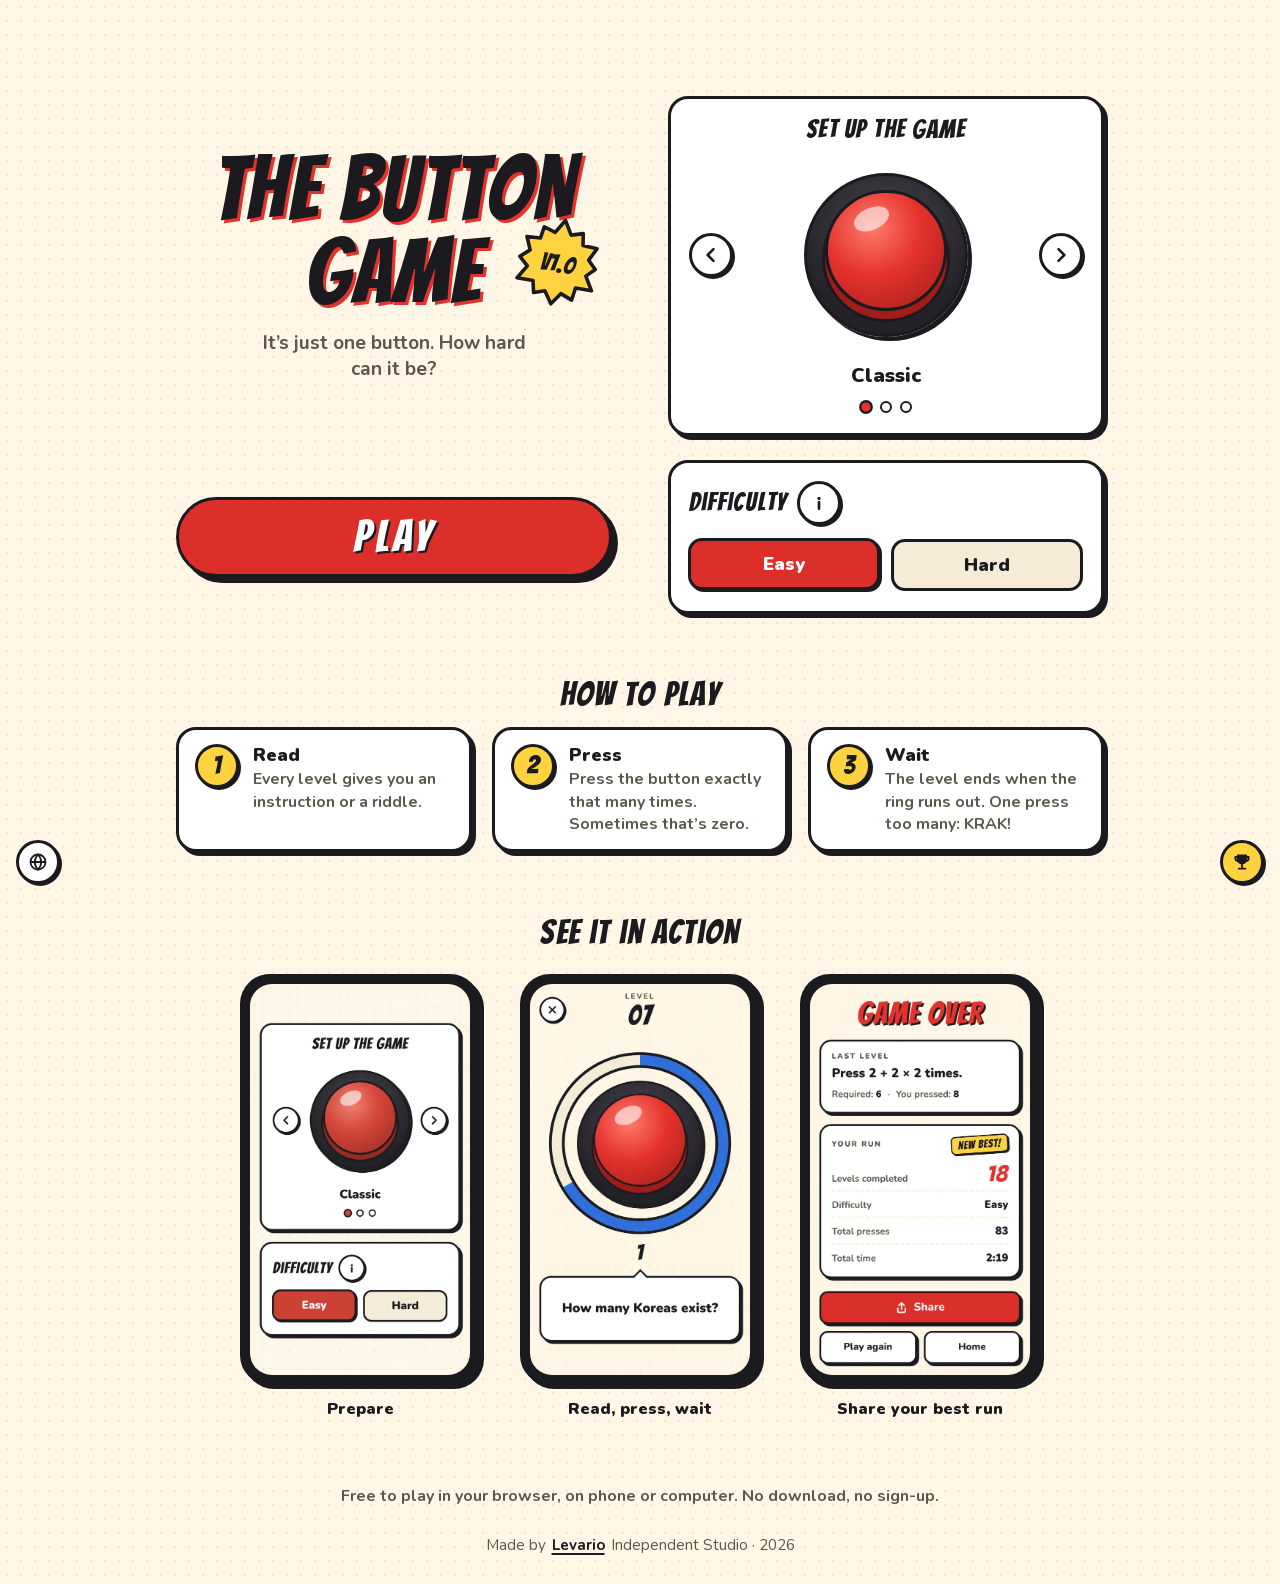
==== commit aadb77dc: "v.1.0.1 Updated the screenshot card added 20 more questions added HTML tag for GSC" ====
--- a/index.html
+++ b/index.html
@@ -3,6 +3,7 @@
 <head>
   <meta charset="utf-8">
   <meta name="viewport" content="width=device-width, initial-scale=1, viewport-fit=cover">
+  <meta name="google-site-verification" content="7M4_3Lc7u4pwSYHqJ8lDpwoXOMzNEf6OSzPmAoXOPu0" />
 
   <!-- EDIT: the page title (browser tab and Google results) -->
   <title>The Button Game: one button, zero mercy</title>
@@ -150,8 +151,8 @@
            difficulty's paragraph is shown (data-difficulty tells which is which).
            Don't write exact seconds here: they change when you edit config.js. -->
       <div class="popover" id="difficulty-info" hidden>
-        <p data-difficulty="easy"><strong>Easy:</strong> more time, mostly simple questions, a live counter under the button, and the right answer shown when you fail.</p>
-        <p data-difficulty="hard"><strong>Hard:</strong> less time, mostly tricky questions, no counter, and no answer at the end.</p>
+        <p data-difficulty="easy"><strong>Easy:</strong> mostly simple questions, a live counter under the button, and the right answer shown when you fail.</p>
+        <p data-difficulty="hard"><strong>Hard:</strong> mostly tricky questions with a few extreme ones, no counter, and no answer at the end.</p>
       </div>
     </section>
 
@@ -199,9 +200,9 @@
           <figure>
             <div class="phone">
               <img src="assets/screenshots/landing.webp" width="600" height="1067" loading="lazy" decoding="async"
-                   alt="The landing page: the game title, and the red button you can restyle with arrows.">
+                   alt="Set up the game: pick a button style, then choose Easy or Hard.">
             </div>
-            <figcaption>Set up the game</figcaption>
+            <figcaption>Prepare</figcaption>
           </figure>
         </li>
         <li class="showcase__item">
